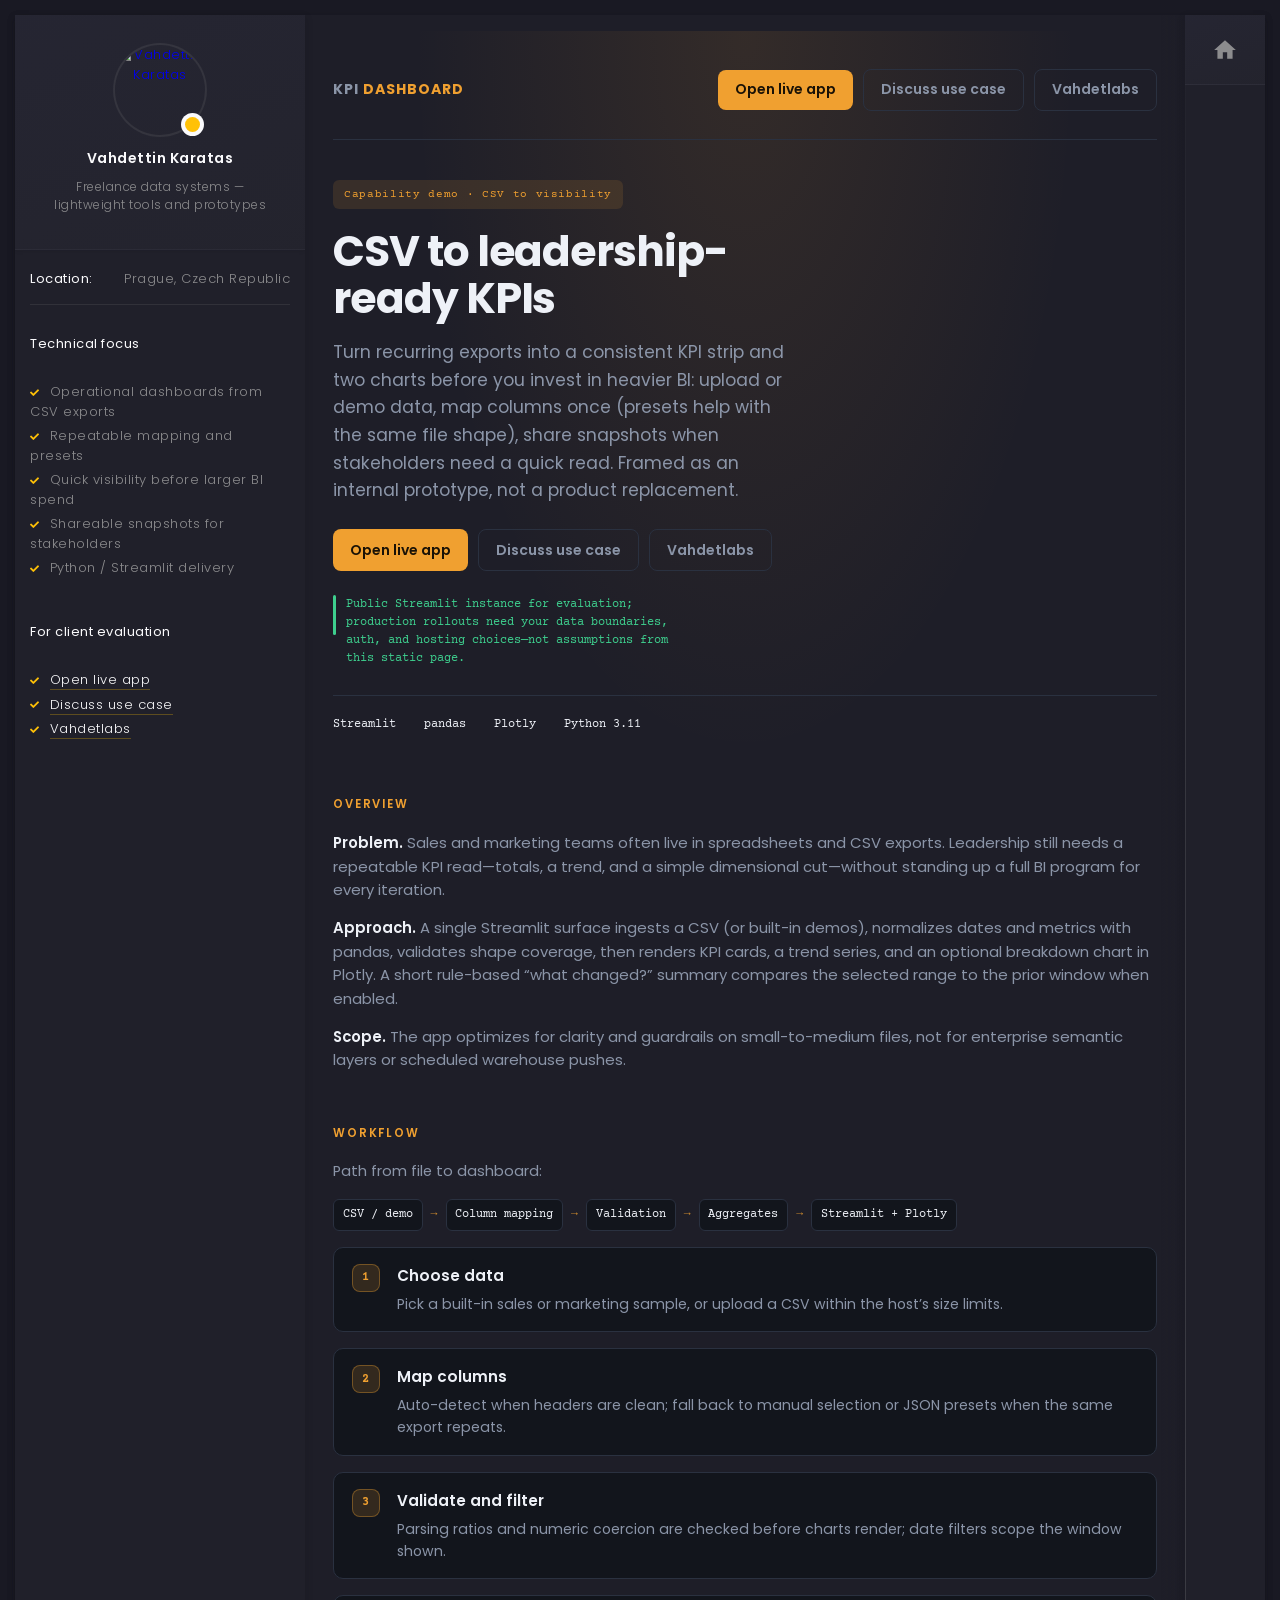
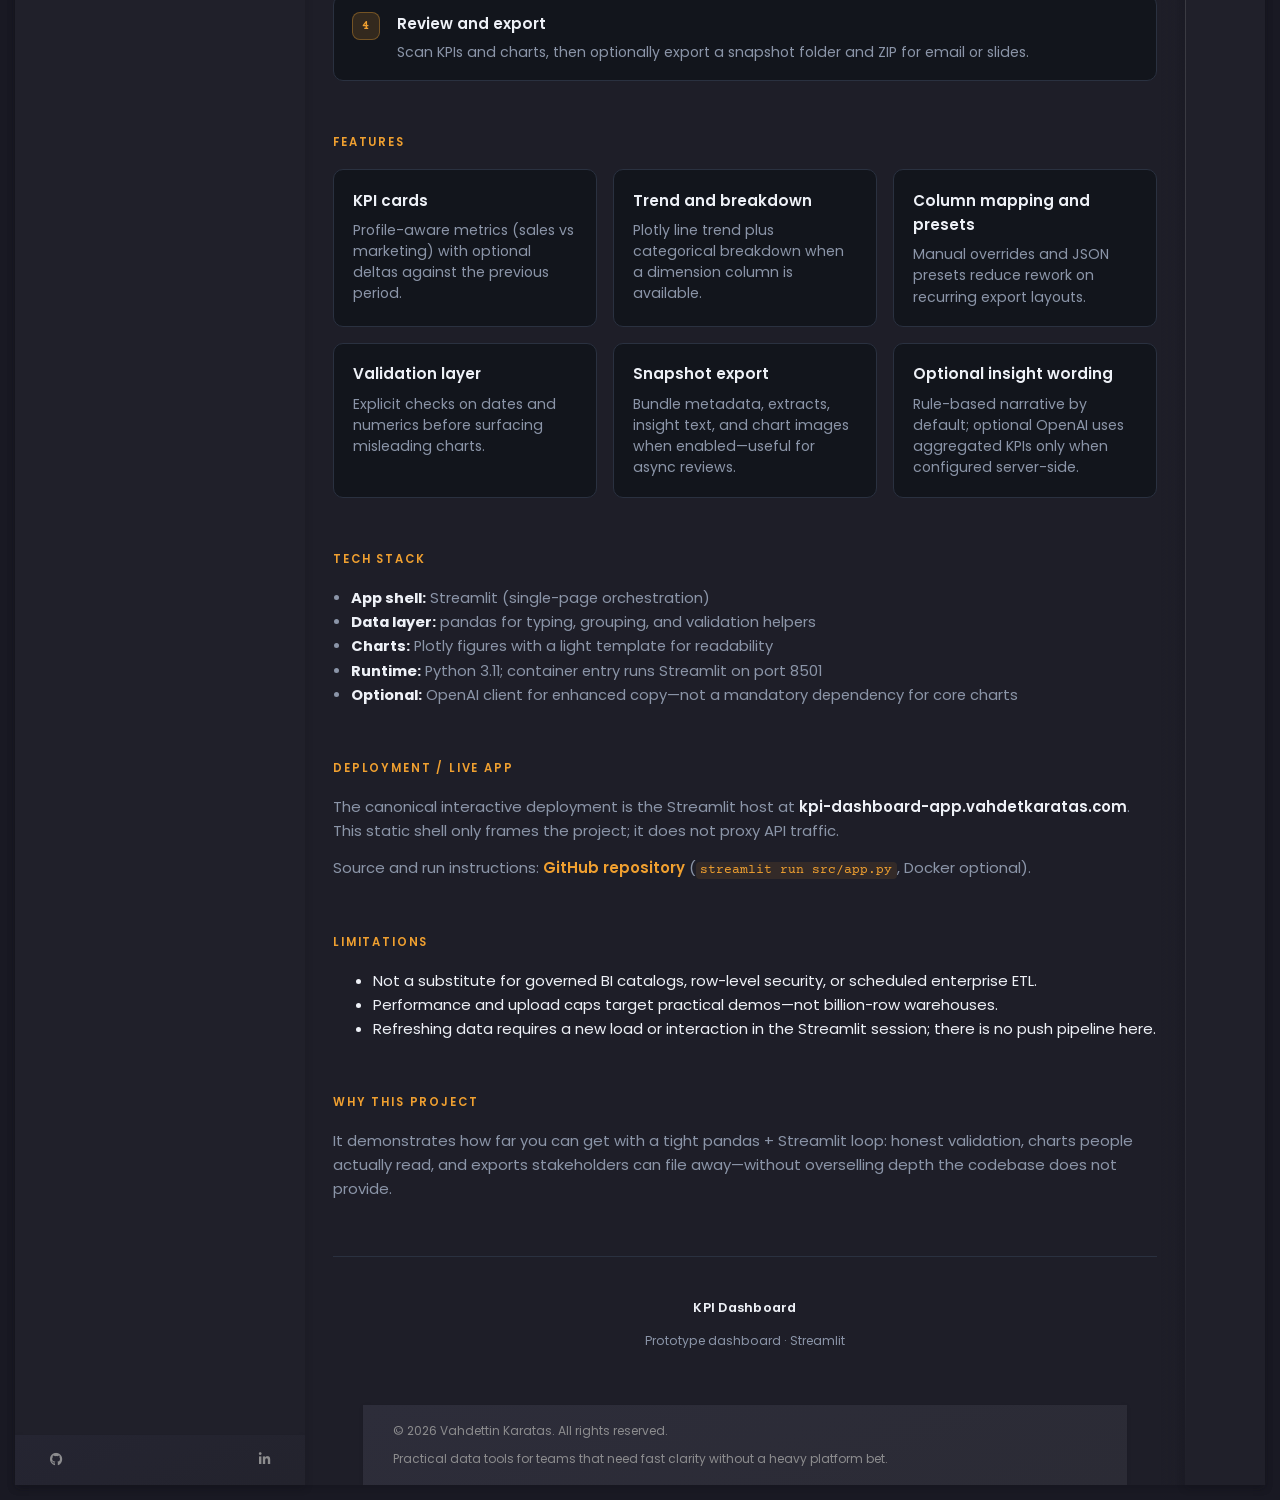
==== layout-shell-commercial/index.html @ 9b792c6f "u1" ====
<!DOCTYPE html>
<html lang="en">
<head>
  <meta charset="UTF-8">
  <meta name="viewport" content="width=device-width, initial-scale=1">
  <meta name="description" content="Streamlit KPI dashboard for CSV exports: pandas transforms, Plotly charts, mapping presets, snapshot ZIP export, optional compare-to-previous-period summaries.">
  <meta name="theme-color" content="#0a0c10">
  <title>KPI Dashboard — lightweight dashboard capability</title>
  <link rel="icon" href="/favicon.svg" type="image/svg+xml">
  <link rel="shortcut icon" href="/favicon.svg" type="image/svg+xml">
  <link rel="preconnect" href="https://fonts.googleapis.com">
  <link rel="preconnect" href="https://fonts.gstatic.com" crossorigin>
  <link href="https://fonts.googleapis.com/css2?family=Courier+Prime:ital,wght@0,400;0,700;1,400&family=Poppins:wght@200;300;400;600;700&display=swap" rel="stylesheet">
  <link rel="stylesheet" href="https://cdnjs.cloudflare.com/ajax/libs/font-awesome/5.15.4/css/all.min.css" crossorigin="anonymous" referrerpolicy="no-referrer">
  <link rel="stylesheet" href="shell.css">
  <link rel="stylesheet" href="demo-content.css">
</head>
<body>
  <div class="shell-outer">
    <div class="shell-card">
      <div class="art-info-bar">
        <div class="art-info-bar-frame">
          <div class="art-info-bar-header">
            <button type="button" class="art-info-bar-btn" aria-label="Toggle info" aria-expanded="false">
              <i class="fas fa-ellipsis-v" aria-hidden="true"></i>
            </button>
          </div>

          <div class="art-header">
            <div class="art-avatar">
              <a href="https://vahdetlabs.com/" class="art-avatar-curtain">
                <img src="https://vahdetkaratas.com/img/face-1.jpg" alt="Vahdettin Karatas" width="90" height="90">
                <i class="fas fa-expand" aria-hidden="true"></i>
              </a>
              <div class="art-lamp-light">
                <div class="art-available-lamp"></div>
              </div>
            </div>
            <h5 class="art-name mb-10"><a href="https://vahdetlabs.com/">Vahdettin Karatas</a></h5>
            <div class="art-sm-text">Freelance data systems — lightweight tools and prototypes</div>
            
          </div>

          <div id="scrollbar2" class="art-scroll-frame">
            <div class="art-table p-15-15">
              <ul>
                <li><h6>Location:</h6><span>Prague, Czech Republic</span></li>
              </ul>
            </div>

            <div class="art-ls-divider"></div>

            <div class="art-knowledge-block p-30-15">
              <h6 class="mb-15">Technical focus</h6>
              <ul class="art-knowledge-list p-15-0">
                <li>Operational dashboards from CSV exports</li>
<li>Repeatable mapping and presets</li>
<li>Quick visibility before larger BI spend</li>
<li>Shareable snapshots for stakeholders</li>
<li>Python / Streamlit delivery</li>
              </ul>
            </div>

            <div class="art-knowledge-block p-30-15">
              <h6 class="mb-15">For client evaluation</h6>
              <ul class="art-knowledge-list p-15-0">
                <li><a href="https://kpi-dashboard-app.vahdetkaratas.com/" target="_blank" rel="noopener noreferrer">Open live app</a></li>
<li><a href="https://vahdetlabs.com/contact" target="_blank" rel="noopener noreferrer">Discuss use case</a></li>
<li><a href="https://vahdetlabs.com/" target="_blank" rel="noopener noreferrer">Vahdetlabs</a></li>
              </ul>
            </div>

            
          </div>

          <div class="art-ls-social">
            <a href="https://github.com/vahdetkaratas" target="_blank" rel="noopener noreferrer" title="GitHub" aria-label="GitHub"><i class="fab fa-github" aria-hidden="true"></i></a>
<a href="https://linkedin.com/in/vahdetkaratas" target="_blank" rel="noopener noreferrer" title="LinkedIn" aria-label="LinkedIn"><i class="fab fa-linkedin-in" aria-hidden="true"></i></a>
          </div>
        </div>
      </div>

      <div class="shell-main-wrap" id="shellMainWrap">
        <div class="shell-mobile-curtain" id="shellMobileCurtain" aria-hidden="true"></div>
        <div class="shell-main">
          <main class="shell-scroll" id="shellScroll">
            <div class="shell-content" id="projectContent">
              <div class="batch-page kpi-shell">
                <a class="skip" href="#main">Skip to content</a>

                <div class="wrap">
                  <header>
                    <div class="logo" id="top">KPI <span>Dashboard</span></div>
                    <div class="nav-actions">
                      <a class="btn btn-primary" href="https://kpi-dashboard-app.vahdetkaratas.com/" target="_blank" rel="noopener noreferrer">Open live app</a>
<a class="btn btn-ghost" href="https://vahdetlabs.com/contact" target="_blank" rel="noopener noreferrer">Discuss use case</a>
<a class="btn btn-ghost" href="https://vahdetlabs.com/" target="_blank" rel="noopener noreferrer">Vahdetlabs</a>
                    </div>
                  </header>

                  <div id="main">
                    <section class="hero">
                      <span class="hero-badge">Capability demo · CSV to visibility</span>
                      <h1>CSV to leadership-ready KPIs</h1>
                      <p class="hero-lead">Turn recurring exports into a consistent KPI strip and two charts before you invest in heavier BI: upload or demo data, map columns once (presets help with the same file shape), share snapshots when stakeholders need a quick read. Framed as an internal prototype, not a product replacement.</p>
                      <div class="hero-cta">
                        <a class="btn btn-primary" href="https://kpi-dashboard-app.vahdetkaratas.com/" target="_blank" rel="noopener noreferrer">Open live app</a>
<a class="btn btn-ghost" href="https://vahdetlabs.com/contact" target="_blank" rel="noopener noreferrer">Discuss use case</a>
<a class="btn btn-ghost" href="https://vahdetlabs.com/" target="_blank" rel="noopener noreferrer">Vahdetlabs</a>
                      </div>
                      <p class="hero-note">Public Streamlit instance for evaluation; production rollouts need your data boundaries, auth, and hosting choices—not assumptions from this static page.</p>
                      <div class="metrics" aria-label="Project facts">
                        <div><span>Streamlit</span></div>
<div><span>pandas</span></div>
<div><span>Plotly</span></div>
<div><span>Python 3.11</span></div>
                      </div>
                    </section>

                    

                    <section class="proj-section" aria-labelledby="overview-heading">
  <h2 id="overview-heading">Overview</h2>
  <div class="proj-prose">
    <p><strong>Problem.</strong> Sales and marketing teams often live in spreadsheets and CSV exports. Leadership still needs a repeatable KPI read—totals, a trend, and a simple dimensional cut—without standing up a full BI program for every iteration.</p>
    <p><strong>Approach.</strong> A single Streamlit surface ingests a CSV (or built-in demos), normalizes dates and metrics with pandas, validates shape coverage, then renders KPI cards, a trend series, and an optional breakdown chart in Plotly. A short rule-based “what changed?” summary compares the selected range to the prior window when enabled.</p>
    <p><strong>Scope.</strong> The app optimizes for clarity and guardrails on small-to-medium files, not for enterprise semantic layers or scheduled warehouse pushes.</p>
  </div>
</section>

<section class="proj-section" aria-labelledby="flow-heading">
  <h2 id="flow-heading">Workflow</h2>
  <p class="proj-section-intro">Path from file to dashboard:</p>
  <div class="proj-arch-visual" aria-label="High-level workflow">
    <span class="proj-arch-node">CSV / demo</span>
    <span class="proj-arch-arrow" aria-hidden="true">→</span>
    <span class="proj-arch-node">Column mapping</span>
    <span class="proj-arch-arrow" aria-hidden="true">→</span>
    <span class="proj-arch-node">Validation</span>
    <span class="proj-arch-arrow" aria-hidden="true">→</span>
    <span class="proj-arch-node">Aggregates</span>
    <span class="proj-arch-arrow" aria-hidden="true">→</span>
    <span class="proj-arch-node">Streamlit + Plotly</span>
  </div>
  <ol class="proj-steps">
    <li class="proj-step">
      <span class="proj-step-num">1</span>
      <div class="proj-step-body">
        <h3 class="proj-step-title">Choose data</h3>
        <p>Pick a built-in sales or marketing sample, or upload a CSV within the host’s size limits.</p>
      </div>
    </li>
    <li class="proj-step">
      <span class="proj-step-num">2</span>
      <div class="proj-step-body">
        <h3 class="proj-step-title">Map columns</h3>
        <p>Auto-detect when headers are clean; fall back to manual selection or JSON presets when the same export repeats.</p>
      </div>
    </li>
    <li class="proj-step">
      <span class="proj-step-num">3</span>
      <div class="proj-step-body">
        <h3 class="proj-step-title">Validate and filter</h3>
        <p>Parsing ratios and numeric coercion are checked before charts render; date filters scope the window shown.</p>
      </div>
    </li>
    <li class="proj-step">
      <span class="proj-step-num">4</span>
      <div class="proj-step-body">
        <h3 class="proj-step-title">Review and export</h3>
        <p>Scan KPIs and charts, then optionally export a snapshot folder and ZIP for email or slides.</p>
      </div>
    </li>
  </ol>
</section>

<section class="proj-section" aria-labelledby="features-heading">
  <h2 id="features-heading">Features</h2>
  <div class="proj-card-grid">
    <div class="proj-card">
      <h3 class="proj-card-title">KPI cards</h3>
      <p>Profile-aware metrics (sales vs marketing) with optional deltas against the previous period.</p>
    </div>
    <div class="proj-card">
      <h3 class="proj-card-title">Trend and breakdown</h3>
      <p>Plotly line trend plus categorical breakdown when a dimension column is available.</p>
    </div>
    <div class="proj-card">
      <h3 class="proj-card-title">Column mapping and presets</h3>
      <p>Manual overrides and JSON presets reduce rework on recurring export layouts.</p>
    </div>
    <div class="proj-card">
      <h3 class="proj-card-title">Validation layer</h3>
      <p>Explicit checks on dates and numerics before surfacing misleading charts.</p>
    </div>
    <div class="proj-card">
      <h3 class="proj-card-title">Snapshot export</h3>
      <p>Bundle metadata, extracts, insight text, and chart images when enabled—useful for async reviews.</p>
    </div>
    <div class="proj-card">
      <h3 class="proj-card-title">Optional insight wording</h3>
      <p>Rule-based narrative by default; optional OpenAI uses aggregated KPIs only when configured server-side.</p>
    </div>
  </div>
</section>

<section class="proj-section" aria-labelledby="stack-heading">
  <h2 id="stack-heading">Tech stack</h2>
  <ul class="proj-tech-list">
    <li><strong>App shell:</strong> Streamlit (single-page orchestration)</li>
    <li><strong>Data layer:</strong> pandas for typing, grouping, and validation helpers</li>
    <li><strong>Charts:</strong> Plotly figures with a light template for readability</li>
    <li><strong>Runtime:</strong> Python 3.11; container entry runs Streamlit on port 8501</li>
    <li><strong>Optional:</strong> OpenAI client for enhanced copy—not a mandatory dependency for core charts</li>
  </ul>
</section>

<section class="proj-section" aria-labelledby="deploy-heading">
  <h2 id="deploy-heading">Deployment / live app</h2>
  <div class="proj-prose">
    <p>The canonical interactive deployment is the Streamlit host at <a href="https://kpi-dashboard-app.vahdetkaratas.com/" target="_blank" rel="noopener noreferrer"><strong>kpi-dashboard-app.vahdetkaratas.com</strong></a>. This static shell only frames the project; it does not proxy API traffic.</p>
    <p>Source and run instructions: <a href="https://github.com/vahdetkaratas/streamlit-kpi-dashboard" target="_blank" rel="noopener noreferrer">GitHub repository</a> (<code>streamlit run src/app.py</code>, Docker optional).</p>
  </div>
</section>

<section class="proj-section" aria-labelledby="limitations-body-heading">
  <h2 id="limitations-body-heading">Limitations</h2>
  <div class="proj-prose">
    <ul>
      <li>Not a substitute for governed BI catalogs, row-level security, or scheduled enterprise ETL.</li>
      <li>Performance and upload caps target practical demos—not billion-row warehouses.</li>
      <li>Refreshing data requires a new load or interaction in the Streamlit session; there is no push pipeline here.</li>
    </ul>
  </div>
</section>

<section class="proj-section" aria-labelledby="value-heading">
  <h2 id="value-heading">Why this project</h2>
  <div class="proj-prose">
    <p>It demonstrates how far you can get with a tight pandas + Streamlit loop: honest validation, charts people actually read, and exports stakeholders can file away—without overselling depth the codebase does not provide.</p>
  </div>
</section>

                  </div>

                  <footer class="batch-project-footer">
                    <p class="name">KPI Dashboard</p>
                    <p style="margin:0.35rem 0 0;font-size:0.76rem;">Prototype dashboard · Streamlit</p>
                  </footer>
                </div>
              </div>
            </div>

            <div class="container-fluid p-30-0">
              <footer class="footer">
                <div class="art-copy">© <span id="shellYear"></span> Vahdettin Karatas. All rights reserved.</div>
                <div class="footer-developer">Practical data tools for teams that need fast clarity without a heavy platform bet.</div>
              </footer>
            </div>
          </main>
        </div>

        <aside class="shell-rail" aria-label="Home">
          <div class="shell-rail-header">
            <a class="shell-rail-home" href="https://vahdetlabs.com/" id="shellHomeLink" title="Portfolio home" aria-label="Portfolio home">
              <svg viewBox="0 0 24 24" aria-hidden="true" class="shell-rail-home-icon">
                <path fill="currentColor" d="M10 20v-6h4v6h5v-8h3L12 3 2 12h3v8h5z"/>
              </svg>
            </a>
          </div>
          <div class="shell-rail-spacer" aria-hidden="true"></div>
        </aside>
      </div>
    </div>
  </div>

  <script src="shell.js"></script>
</body>
</html>
---- layout-shell-commercial/shell.css ----
/**
 * layout-shell — info bar transcribed from:
 *   _config.scss (tokens), _info-bar.scss, _common.scss (art-table, utilities),
 *   _markup.scss (.art-info-bar / .art-scroll-frame), _enhancements.scss (info bar tweaks)
 */
:root {
  --main-color: #ffc107;
  --text-neon: 0 0 3px rgba(250, 250, 252, 0.4);
  --info-bar-1: rgb(32, 32, 42);
  --info-bar-2-a: rgb(37, 37, 50);
  --info-bar-2-b: rgb(35, 35, 45);
  --content-bg: rgb(30, 30, 40);
  --deep: rgb(25, 25, 35);
  --card-a: rgb(45, 45, 58);
  --card-b: rgb(43, 43, 53);
  --card-s-light: linear-gradient(159deg, rgba(45, 45, 58, 0.88) 0%, rgba(43, 43, 53, 0.88) 100%);
  --text-1: rgb(250, 250, 252);
  --text-2: rgb(140, 140, 142);
  --text-3: rgb(100, 100, 102);
  --border-soft: rgba(255, 255, 255, 0.08);
  --shadow-1: 0 3px 8px 0 rgba(15, 15, 20, 0.2);
  --shadow-2: 0 1px 4px 0 rgba(15, 15, 20, 0.1);
  --tr-sm: 0.2s ease-out;
  --tr-md: 0.4s ease-in-out;
  --rail-width: 80px;
}

* {
  box-sizing: border-box;
}

html,
body {
  margin: 0;
  min-height: 100%;
}

/* Shell outer = .art-app padding */
.shell-outer {
  padding: 15px;
  min-height: 100vh;
  overflow-x: hidden;
  font-family: "Poppins", var(--font-primary, sans-serif);
  background: var(--deep);
  color: var(--text-2);
  font-size: 13px;
  font-weight: 300;
  letter-spacing: 0.5px;
  -webkit-font-smoothing: subpixel-antialiased;
}

.shell-outer * {
  scrollbar-width: none;
}
.shell-outer *::-webkit-scrollbar {
  display: none;
}

.shell-card {
  max-width: 1440px;
  margin: 0 auto;
  background: var(--content-bg);
  box-shadow: var(--shadow-1);
  min-height: calc(100vh - 30px);
  display: flex;
  flex-wrap: nowrap;
  align-items: stretch;
  position: relative;
}

/* ========== INFO BAR (_info-bar.scss + _markup.scss) ========== */
/* No horizontal padding here — only .art-info-bar-frame has 0 15px (_markup).
   Adding both caused “box in box” (30px total inset vs original single gutter). */
/* Typography matches _common.scss body + info-bar text rhythm */
.art-info-bar {
  background: var(--info-bar-1);
  width: 290px;
  min-width: 290px;
  max-width: 290px;
  height: calc(100vh - 30px);
  position: relative;
  z-index: 999;
  box-shadow: var(--shadow-1);
  transition: 0.55s ease-in-out;
  box-sizing: border-box;
  overflow-x: hidden;
  font-size: 13px;
  font-weight: 300;
  letter-spacing: 0.5px;
  line-height: 1.5;
  -webkit-font-smoothing: subpixel-antialiased;
}

.art-info-bar .art-info-bar-frame {
  padding: 0 15px;
  position: relative;
  height: 100%;
  box-sizing: border-box;
}

/* Mobile header — hidden on desktop (_markup.scss) */
.art-info-bar .art-info-bar-header {
  width: 100%;
  height: 70px;
  justify-content: flex-start;
  align-items: center;
  position: absolute;
  left: 0;
  top: 0;
  z-index: 999999999999;
  display: none;
  box-sizing: border-box;
}

.art-info-bar .art-info-bar-btn {
  margin-left: auto;
  pointer-events: all;
  font-size: 14px;
  padding: 30px;
  background: none;
  border: none;
  font: inherit;
  cursor: pointer;
  color: var(--text-2);
}

.art-info-bar .art-info-bar-btn:hover {
  color: var(--text-1);
}

/* Fits inside .art-info-bar-frame (single 15px gutter — no root bar padding) */
.art-info-bar .art-header {
  position: absolute;
  left: 0;
  top: 0;
  z-index: 99999;
  width: 100%;
  box-sizing: border-box;
  padding: 30px;
  height: 235px;
  background: linear-gradient(159deg, rgba(37, 37, 50, 0.98) 0%, rgba(35, 35, 45, 0.98) 100%);
  text-align: center;
  box-shadow: var(--shadow-2);
  border-bottom: 1px solid rgba(140, 140, 142, 0.06);
}

.art-info-bar .art-avatar {
  width: 90px;
  height: 90px;
  margin: 0 auto 15px;
  border-radius: 50%;
  position: relative;
}

.art-info-bar .art-avatar .art-avatar-curtain {
  position: relative;
  width: 100%;
  height: 100%;
  border-radius: 50%;
  display: flex;
  justify-content: center;
  outline: inherit;
  transition: var(--tr-sm), box-shadow 0.2s ease;
  z-index: 0;
  overflow: hidden;
  box-shadow: 0 0 0 2px rgba(140, 140, 142, 0.15);
}

.art-info-bar .art-avatar .art-avatar-curtain:hover {
  opacity: 1;
  outline: inherit;
  box-shadow: 0 0 0 2px rgba(140, 140, 142, 0.25);
}

.art-info-bar .art-avatar .art-avatar-curtain i {
  background: linear-gradient(159deg, rgba(45, 45, 58, 0.88) 0%, rgba(43, 43, 53, 0.88) 100%);
  width: 30px;
  height: 30px;
  text-align: center;
  align-self: center;
  font-weight: 700;
  font-size: 12px;
  line-height: 30px;
  color: var(--text-1);
  border-radius: 50%;
  opacity: 0;
  z-index: 1;
  transition: var(--tr-md);
}

.art-info-bar .art-avatar .art-avatar-curtain img {
  position: absolute;
  width: 100%;
  height: 100%;
  object-fit: cover;
  border-radius: 50%;
  z-index: 0;
  left: 0;
  top: 0;
}

.art-info-bar .art-avatar .art-avatar-curtain:hover i {
  opacity: 0.7;
}

.art-info-bar .art-avatar .art-avatar-curtain:hover i:hover {
  opacity: 1;
  transform: scale(1.07);
}

/* Availability lamp */
.art-info-bar .art-avatar .art-lamp-light {
  z-index: 2;
}

.art-info-bar .art-avatar .art-lamp-light::before {
  content: "";
  position: absolute;
  bottom: -1px;
  right: 1px;
  background: var(--text-1);
  height: 23px;
  width: 23px;
  border-radius: 50%;
  animation: shell-puls 1s infinite;
}

@keyframes shell-puls {
  0% {
    transform: scale(0.6);
    opacity: 1;
  }
  100% {
    transform: scale(1);
    opacity: 0;
  }
}

.art-info-bar .art-avatar .art-available-lamp {
  position: absolute;
  bottom: 3px;
  right: 5px;
  height: 15px;
  width: 15px;
  background: var(--main-color);
  border-radius: 50%;
  z-index: 0;
  transition: var(--tr-md);
  overflow: visible;
}

/* Tooltip: SCSS uses position:relative on ::after — that keeps a layout box under the text area.
   Absolute + visibility fixes the phantom “extra box” while hover still matches the site. */
.art-info-bar .art-avatar .art-available-lamp::after {
  position: absolute;
  left: 28px;
  top: -10px;
  content: "I am available for freelance hire";
  width: 115px;
  display: block;
  padding: 5px 10px;
  font-size: 12px;
  font-weight: 200;
  font-family: "Poppins", sans-serif;
  color: var(--text-2);
  box-shadow: var(--shadow-2);
  background: var(--deep);
  opacity: 0;
  visibility: hidden;
  pointer-events: none;
  transform: translateX(20px);
  transition: var(--tr-md);
  text-align: left;
  white-space: normal;
  margin: 0;
}

.art-info-bar .art-avatar .art-available-lamp::before {
  content: "";
  position: absolute;
  height: 5px;
  width: 5px;
  right: -15px;
  top: 5px;
  opacity: 0;
  background: var(--deep);
  pointer-events: none;
  transform: translateX(20px) rotate(45deg);
  transition: var(--tr-md);
  z-index: 99;
}

.art-info-bar .art-avatar .art-available-lamp:hover::after {
  opacity: 1;
  visibility: visible;
  transform: translateX(0);
}

.art-info-bar .art-avatar .art-available-lamp:hover::before {
  opacity: 1;
  transform: translateX(0) rotate(45deg);
}

/* h5.art-name.mb-10 — .margin:0 was beating .mb-10 (higher specificity); keep 10px below name */
.art-info-bar .art-name {
  color: var(--text-1);
  transition: var(--tr-md);
  font-size: 14px;
  font-weight: 600;
  line-height: 1.25;
  margin: 0 0 10px 0;
  padding: 0;
}

.art-info-bar .art-name a {
  color: var(--text-1);
  text-decoration: none;
  transition: var(--tr-md);
}

.art-info-bar .art-name:hover a {
  color: var(--main-color);
}

.art-info-bar .art-header .art-sm-text {
  font-size: 12px;
  line-height: 1.5;
  margin: 0;
  padding: 0;
}

/* Scroll / list areas still use global .art-sm-text size if needed */
.art-sm-text {
  font-size: 12px;
}

.art-muted {
  color: var(--text-3);
}

/* .mb-10 under last header line (availability) */
.art-info-bar .art-header .art-sm-text.art-muted.mb-10 {
  margin-bottom: 10px;
}

.p-15-15 {
  padding-top: 15px;
  padding-bottom: 15px;
}

.p-30-15 {
  padding-top: 30px;
  padding-bottom: 15px;
}

.p-15-0 {
  padding-top: 15px;
  padding-bottom: 0;
}

.mb-10 {
  margin-bottom: 10px;
}

.mb-15 {
  margin-bottom: 15px;
}

/* Scroll area: _markup.scss .art-info-bar-frame .art-scroll-frame .scroll-content → 240px 0 50px */
.art-info-bar #scrollbar2.art-scroll-frame {
  width: 100%;
  max-width: 100%;
  height: calc(100vh - 30px);
  overflow-x: hidden;
  overflow-y: auto;
  -webkit-overflow-scrolling: touch;
  box-sizing: border-box;
  padding: 240px 0 50px;
}

/* _common.scss .art-table */
.art-info-bar .art-table {
  color: var(--text-2);
}

.art-info-bar .art-table ul {
  padding: 0;
  margin: 0;
}

.art-info-bar .art-table ul li {
  list-style-type: none;
  display: flex;
  justify-content: space-between;
  margin-bottom: 5px;
}

.art-info-bar .art-table ul li:last-child {
  margin-bottom: 0;
}

.art-info-bar .art-table ul li h6 {
  padding-right: 20px;
  margin: 0;
  font-size: 13px;
  font-weight: 400;
  color: var(--text-1);
  line-height: 1.45;
}

.art-info-bar .art-table ul li > span:nth-child(2) {
  text-align: right;
  font-size: 13px;
  line-height: 1.45;
}

/* _common .art-ls-divider + _enhancements */
.art-ls-divider {
  background: var(--text-3);
  width: 100%;
  height: 1px;
  opacity: 0.25;
}

/* .mb-15 must win — do not use margin:0 shorthand on h6 (was overriding .mb-15) */
.art-info-bar .art-knowledge-block > h6 {
  margin: 0 0 15px 0;
  padding: 0;
  font-size: 13px;
  font-weight: 400;
  color: var(--text-1);
  line-height: 1.35;
}

/* _info-bar.scss .art-knowledge-list */
.art-info-bar .art-knowledge-list {
  padding-left: 0;
  margin: 0;
  list-style: none;
}

.art-info-bar .art-knowledge-list li {
  list-style-type: none;
  margin-bottom: 5px;
  padding: 0;
  color: var(--text-2);
  font-size: 13px;
  line-height: 1.5;
}

.art-info-bar .art-knowledge-list li:last-child {
  margin-bottom: 0;
}

.art-info-bar .art-knowledge-list li::before {
  font-family: "Font Awesome 5 Free";
  font-weight: 900;
  content: "\f00c";
  margin-right: 10px;
  font-size: 9px;
  color: var(--main-color);
  display: inline-block;
  vertical-align: 0.1em;
}

/* _info-bar .art-ls-social */
.art-info-bar .art-ls-social {
  display: flex;
  align-items: center;
  justify-content: space-between;
  padding: 0 35px;
  height: 50px;
  background: linear-gradient(159deg, rgba(37, 37, 50, 0.98) 0%, rgba(35, 35, 45, 0.98) 100%);
  position: absolute;
  bottom: 0;
  box-shadow: var(--shadow-2);
  left: 0;
  width: 100%;
  box-sizing: border-box;
  z-index: 999;
}

/* _info-bar social links: no font-size in SCSS — inherit body 13px */
.art-info-bar .art-ls-social a {
  color: var(--text-2);
  transition: var(--tr-sm);
  font-size: 13px;
  line-height: 1;
}

.art-info-bar .art-ls-social a:hover {
  text-shadow: var(--text-neon);
  color: var(--text-1);
  transform: scale(1.1);
  opacity: 1;
}

/* ========== Main column + rail (unchanged shell) ========== */
.shell-main-wrap {
  flex: 1;
  min-width: 0;
  display: flex;
  flex-wrap: nowrap;
  align-items: stretch;
  position: relative;
  min-height: calc(100vh - 30px);
}

/* Desktop: no curtain node */
.shell-mobile-curtain {
  display: none;
}

@media (min-width: 921px) {
  .shell-main-wrap::after {
    content: "";
    position: absolute;
    right: var(--rail-width);
    top: 0;
    bottom: 0;
    width: 24px;
    background: linear-gradient(90deg, transparent 0%, rgba(25, 25, 35, 0.12) 100%);
    pointer-events: none;
    z-index: 5;
  }

  /*
   * Long main content: stretch sidebar + rail with the main column; window scrolls.
   */
  .shell-card {
    align-items: stretch;
  }

  .art-info-bar {
    height: auto;
    align-self: stretch;
    min-height: calc(100vh - 30px);
  }

  .art-info-bar .art-info-bar-frame {
    display: flex;
    flex-direction: column;
    min-height: 100%;
    height: 100%;
  }

  .art-info-bar #scrollbar2.art-scroll-frame {
    height: auto;
    flex: 1 1 auto;
    min-height: 10rem;
    max-height: none;
  }

  .shell-main-wrap {
    align-items: stretch;
    min-height: calc(100vh - 30px);
  }

  .shell-main {
    flex: 1 1 auto;
    min-width: 0;
    min-height: 0;
    display: flex;
    flex-direction: column;
  }

  main.shell-scroll {
    flex: 0 0 auto;
    min-height: 0;
    overflow-x: hidden;
    overflow-y: visible;
  }

  .shell-rail {
    align-self: stretch;
    min-height: calc(100vh - 30px);
  }
}

.shell-main {
  flex: 1;
  min-width: 0;
  display: flex;
  flex-direction: column;
  background: var(--content-bg);
}

.shell-scroll {
  flex: 1;
  min-height: 0;
  overflow-y: auto;
  padding: 2rem 1.75rem 0;
  -webkit-overflow-scrolling: touch;
  color: var(--text-1);
  font-size: 15px;
  font-weight: 400;
  letter-spacing: normal;
}

.shell-content {
  max-width: 900px;
  margin: 0 auto;
  min-height: 35vh;
}

.shell-placeholder {
  margin: 0;
  padding: 2rem 1.25rem;
  border: 1px dashed var(--border-soft);
  border-radius: 4px;
  color: var(--text-3);
  font-size: 0.88rem;
  text-align: center;
  background: rgba(25, 25, 35, 0.25);
}

.container-fluid {
  overflow-x: hidden;
  padding: 0 30px;
  position: relative;
  max-width: 100%;
  box-sizing: border-box;
}

.p-30-0 {
  padding-top: 30px;
  padding-bottom: 0;
}

.footer {
  width: 100%;
  padding: 17px 30px 7px;
  display: flex;
  flex-wrap: wrap;
  justify-content: space-between;
  align-items: center;
  background: linear-gradient(159deg, var(--card-a) 0%, var(--card-b) 100%);
  box-shadow: var(--shadow-2);
  font-size: 12px;
  color: var(--text-2);
  transition: 0.55s ease-in-out;
  z-index: 9;
}

.footer > div {
  margin-bottom: 10px;
}

.footer a {
  color: inherit;
  text-decoration: none;
  transition: var(--tr-sm);
}

.footer a:hover {
  color: var(--text-1);
}

.art-copy {
  color: var(--text-2);
}

.footer-developer {
  color: var(--text-2);
  text-align: right;
}

.shell-rail {
  width: var(--rail-width);
  min-width: var(--rail-width);
  flex-shrink: 0;
  background: var(--info-bar-1);
  display: flex;
  flex-direction: column;
  box-shadow: var(--shadow-1);
  position: relative;
  z-index: 6;
}

.shell-rail::before {
  content: "";
  position: absolute;
  left: 0;
  top: 0;
  bottom: 0;
  width: 1px;
  background: linear-gradient(
    180deg,
    transparent 0%,
    rgba(140, 140, 142, 0.2) 20%,
    rgba(140, 140, 142, 0.25) 50%,
    rgba(140, 140, 142, 0.2) 80%,
    transparent 100%
  );
  pointer-events: none;
}

.shell-rail-header {
  width: 100%;
  height: 70px;
  min-height: 70px;
  display: flex;
  align-items: center;
  justify-content: center;
  background: linear-gradient(159deg, rgba(37, 37, 50, 0.98) 0%, rgba(35, 35, 45, 0.98) 100%);
  border-bottom: 1px solid rgba(140, 140, 142, 0.08);
}

.shell-rail-home {
  display: flex;
  align-items: center;
  justify-content: center;
  width: 100%;
  height: 100%;
  color: var(--text-2);
  text-decoration: none;
  transition: color 0.2s, background 0.2s;
}

.shell-rail-home:hover {
  color: var(--main-color);
  background: rgba(255, 255, 255, 0.04);
}

.shell-rail-home-icon {
  width: 26px;
  height: 26px;
  display: block;
}

.shell-rail-spacer {
  flex: 1;
  min-height: 8px;
}

/* ========== Mobile (_markup max-width 920px) ========== */
@media (max-width: 920px) {
  .container-fluid {
    padding-left: 15px;
    padding-right: 15px;
  }

  .art-info-bar .art-info-bar-header {
    display: flex;
    flex-direction: row;
    align-items: center;
    justify-content: flex-start;
  }

  .shell-card {
    flex-direction: column;
    position: relative;
  }

  .shell-mobile-curtain.is-open {
    display: block;
    position: fixed;
    inset: 0;
    z-index: 998;
    background: rgba(30, 30, 40, 0.88);
    cursor: pointer;
    border: none;
    padding: 0;
    margin: 0;
  }

  .art-info-bar {
    position: absolute;
    left: -290px;
    width: 290px;
    height: 100vh;
    transition: transform 0.2s ease-out;
    z-index: 997;
  }

  .art-info-bar.art-active {
    transform: translateX(290px);
    z-index: 1000;
  }

  .art-info-bar .art-info-bar-btn {
    transform: translateX(70px);
    transition: var(--tr-md);
  }

  .art-info-bar.art-active .art-info-bar-btn {
    transform: translateX(0);
  }

  #scrollbar2.art-scroll-frame {
    height: 100vh;
  }

  .shell-main-wrap {
    flex-direction: column;
    min-height: 0;
    width: 100%;
    max-width: 100vw;
  }

  .shell-main-wrap::after {
    display: none !important;
  }

  .shell-scroll {
    min-height: 50vh;
  }

  .shell-rail {
    width: 100%;
    min-width: 100%;
    flex-direction: row;
    order: -1;
    min-height: 56px;
  }

  .shell-rail-header {
    width: 100%;
    height: 56px;
    min-height: 56px;
    border-bottom: 1px solid var(--border-soft);
  }

  .shell-rail-spacer {
    display: none;
  }
}

@media (max-width: 600px) {
  .footer {
    flex-direction: column;
    align-items: flex-start;
  }
  .footer-developer {
    text-align: left;
  }
}
---- layout-shell-commercial/demo-content.css ----
/* Shell main column content — scoped inside .batch-page (layout: shell.css) */
.batch-page {
  --bg: #0a0c10;
  --bg-elevated: #12151c;
  --border: #2a3140;
  --text: #eef1f7;
  --muted: #8b95a8;
  --accent: #f0a030;
  --accent-hover: #ffb84d;
  --accent-glow: rgba(240, 160, 48, 0.12);
  --ok: #3ecf8e;
  --content-bg: rgb(30, 30, 40);
  --font-sans: "Poppins", system-ui, -apple-system, sans-serif;
  --font-mono: "Courier Prime", "Courier New", Courier, monospace;
  --radius: 10px;
  --step: 0.05s;
  position: relative;
  box-sizing: border-box;
  font-family: var(--font-sans);
  color: var(--text);
  line-height: 1.6;
  padding-bottom: 0.5rem;
}

@media (prefers-reduced-motion: reduce) {
  .batch-page * {
    animation-duration: 0.01ms !important;
    animation-iteration-count: 1 !important;
    transition-duration: 0.01ms !important;
  }
}

.batch-page *,
.batch-page *::before,
.batch-page *::after {
  box-sizing: border-box;
}

.batch-page a:focus-visible,
.batch-page .btn:focus-visible {
  outline: 2px solid var(--accent);
  outline-offset: 3px;
}

.batch-page .skip {
  position: absolute;
  left: -9999px;
  top: 0.5rem;
  padding: 0.5rem 1rem;
  background: var(--accent);
  color: var(--bg);
  font-weight: 600;
  z-index: 100;
  border-radius: 4px;
}
.batch-page .skip:focus {
  left: 0.5rem;
}

.batch-page header {
  display: flex;
  flex-wrap: wrap;
  align-items: center;
  justify-content: space-between;
  gap: 1rem;
  padding: 1.35rem 0 1.75rem;
  border-bottom: 1px solid var(--border);
}
.batch-page .logo {
  font-weight: 700;
  font-size: 0.88rem;
  letter-spacing: 0.07em;
  text-transform: uppercase;
  color: var(--muted);
}
.batch-page .logo span {
  color: var(--accent);
}

.batch-page .nav-actions {
  display: flex;
  flex-wrap: wrap;
  align-items: center;
  gap: 0.65rem;
}
.batch-page .btn {
  display: inline-flex;
  align-items: center;
  justify-content: center;
  gap: 0.45rem;
  padding: 0.55rem 1.05rem;
  font-family: var(--font-sans);
  font-weight: 600;
  font-size: 0.875rem;
  text-decoration: none;
  border-radius: 8px;
  border: none;
  cursor: pointer;
  transition: transform 0.18s ease, box-shadow 0.18s ease, background 0.18s ease, color 0.18s ease;
}
.batch-page .btn-primary {
  background: var(--accent);
  color: #1a1206;
}
.batch-page .btn-primary:hover {
  background: var(--accent-hover);
  transform: translateY(-2px);
  box-shadow: 0 10px 28px rgba(240, 160, 48, 0.22);
}
.batch-page .btn-ghost {
  background: transparent;
  color: var(--muted);
  border: 1px solid var(--border);
}
.batch-page .btn-ghost:hover {
  color: var(--text);
  border-color: var(--muted);
  background: var(--bg-elevated);
}
.batch-page .btn svg {
  width: 17px;
  height: 17px;
  fill: currentColor;
  flex-shrink: 0;
}

.batch-page #main > section {
  margin-top: 3.25rem;
  opacity: 0;
  animation: batch-enter 0.6s ease forwards;
}
.batch-page main section.hero {
  opacity: 1;
  animation: none;
}
.batch-page #main > section:nth-of-type(2) {
  animation-delay: calc(var(--step) * 1);
}
.batch-page #main > section:nth-of-type(3) {
  animation-delay: calc(var(--step) * 2);
}
.batch-page #main > section:nth-of-type(4) {
  animation-delay: calc(var(--step) * 3);
}
.batch-page #main > section:nth-of-type(5) {
  animation-delay: calc(var(--step) * 4);
}
.batch-page #main > section:nth-of-type(6) {
  animation-delay: calc(var(--step) * 5);
}
.batch-page #main > section:nth-of-type(7) {
  animation-delay: calc(var(--step) * 6);
}
@keyframes batch-enter {
  from {
    opacity: 0;
    transform: translateY(14px);
  }
  to {
    opacity: 1;
    transform: translateY(0);
  }
}

.batch-page .wrap {
  position: relative;
  z-index: 1;
  max-width: 880px;
  margin: 0 auto;
  padding: 0 0 1rem;
}

.batch-page .hero {
  padding: 2.5rem 0 0.5rem;
  margin-top: 0 !important;
}
.batch-page .hero .hero-badge {
  display: inline-block;
  font-family: var(--font-mono);
  font-size: 0.68rem;
  font-weight: 500;
  padding: 0.38rem 0.7rem;
  background: rgba(240, 160, 48, 0.12);
  color: var(--accent);
  border-radius: 6px;
  margin-bottom: 1.2rem;
  letter-spacing: 0.06em;
}
.batch-page h1 {
  font-size: clamp(1.85rem, 5.2vw, 2.65rem);
  font-weight: 700;
  line-height: 1.1;
  margin: 0 0 1.1rem;
  letter-spacing: -0.025em;
  max-width: 18ch;
}
.batch-page .hero-lead {
  font-size: 1.08rem;
  font-weight: 400;
  color: var(--muted);
  max-width: 42ch;
  margin: 0 0 1.5rem;
}
.batch-page .hero-cta {
  display: flex;
  flex-wrap: wrap;
  gap: 0.65rem;
  margin-bottom: 1.5rem;
}
.batch-page .hero-note {
  display: flex;
  align-items: flex-start;
  gap: 0.65rem;
  max-width: 48ch;
  font-family: var(--font-mono);
  font-size: 0.78rem;
  color: var(--ok);
  line-height: 1.45;
  margin: 0;
}
.batch-page .hero-note::before {
  content: "";
  width: 3px;
  min-height: 2.5rem;
  background: var(--ok);
  border-radius: 2px;
  flex-shrink: 0;
}
.batch-page .metrics {
  display: flex;
  flex-wrap: wrap;
  gap: 1rem 1.75rem;
  margin-top: 1.75rem;
  padding-top: 1.25rem;
  border-top: 1px solid var(--border);
  font-family: var(--font-mono);
  font-size: 0.72rem;
  color: var(--muted);
}
.batch-page .metrics span {
  color: var(--text);
  font-weight: 500;
}

.batch-page h2 {
  font-size: 0.72rem;
  font-weight: 600;
  text-transform: uppercase;
  letter-spacing: 0.16em;
  color: var(--muted);
  margin: 0 0 1.1rem;
}

/* Main body section titles (Overview, Architecture, Live demo, …) + limitations — site accent */
.batch-page .proj-section > h2,
.batch-page #scope > h2 {
  color: var(--accent);
}

.batch-page .compare {
  display: grid;
  grid-template-columns: 1fr 1fr;
  gap: 1rem;
}
@media (max-width: 680px) {
  .batch-page .compare {
    grid-template-columns: 1fr;
  }
}
.batch-page .card {
  background: var(--bg-elevated);
  border: 1px solid var(--border);
  border-radius: var(--radius);
  padding: 1.35rem 1.4rem;
}
.batch-page .card h3 {
  margin: 0 0 0.45rem;
  font-size: 1.02rem;
  font-weight: 600;
}
.batch-page .card p {
  margin: 0;
  font-size: 0.9rem;
  color: var(--muted);
  line-height: 1.55;
}
.batch-page .card.featured {
  border-color: rgba(240, 160, 48, 0.45);
  box-shadow: 0 0 0 1px rgba(240, 160, 48, 0.08) inset;
  background: linear-gradient(165deg, var(--bg-elevated) 0%, rgba(240, 160, 48, 0.05) 100%);
}

.batch-page .pipeline-wrap {
  margin-top: 0.35rem;
}
.batch-page .pipeline {
  display: flex;
  align-items: stretch;
  font-family: var(--font-mono);
  font-size: 0.74rem;
}
.batch-page .pipe-step {
  flex: 1;
  min-width: 0;
  background: var(--bg-elevated);
  border: 1px solid var(--border);
  padding: 1rem 0.65rem;
  text-align: center;
  position: relative;
}
.batch-page .pipe-step:first-child {
  border-radius: 8px 0 0 8px;
}
.batch-page .pipe-step:last-child {
  border-radius: 0 8px 8px 0;
}
.batch-page .pipe-step .step-label {
  display: block;
  color: var(--accent);
  font-size: 0.62rem;
  font-weight: 500;
  text-transform: uppercase;
  letter-spacing: 0.1em;
  margin-bottom: 0.4rem;
}
.batch-page .pipe-step .step-name {
  color: var(--text);
  font-weight: 500;
}
.batch-page .pipe-step:not(:last-child)::after {
  content: "→";
  position: absolute;
  right: -0.58rem;
  top: 50%;
  transform: translateY(-50%);
  color: var(--muted);
  font-size: 0.95rem;
  z-index: 2;
  background: var(--content-bg);
  padding: 0 0.15rem;
}

@media (max-width: 720px) {
  .batch-page .pipeline {
    flex-direction: column;
  }
  .batch-page .pipe-step {
    border-radius: 0 !important;
    border-bottom: none;
    padding: 0.95rem 1rem;
    text-align: left;
    display: grid;
    grid-template-columns: auto 1fr;
    gap: 0.35rem 1rem;
    align-items: center;
  }
  .batch-page .pipe-step:first-child {
    border-radius: 8px 8px 0 0 !important;
  }
  .batch-page .pipe-step:last-child {
    border-radius: 0 0 8px 8px !important;
    border-bottom: 1px solid var(--border);
  }
  .batch-page .pipe-step:not(:last-child)::after {
    content: "↓";
    position: static;
    transform: none;
    grid-column: 1 / -1;
    text-align: center;
    padding: 0.2rem 0;
    background: var(--content-bg);
    border-left: 1px solid var(--border);
    border-right: 1px solid var(--border);
    color: var(--accent);
    font-size: 1.1rem;
  }
  .batch-page .pipe-step .step-label {
    margin: 0;
  }
}

.batch-page .stack {
  display: flex;
  flex-wrap: wrap;
  gap: 0.45rem;
}
.batch-page .tag {
  font-family: var(--font-mono);
  font-size: 0.72rem;
  padding: 0.38rem 0.62rem;
  background: var(--bg-elevated);
  border: 1px solid var(--border);
  border-radius: 6px;
  color: var(--text);
}

.batch-page .schemas {
  display: grid;
  grid-template-columns: 1fr 1fr;
  gap: 1.1rem;
}
@media (max-width: 640px) {
  .batch-page .schemas {
    grid-template-columns: 1fr;
  }
}
.batch-page .schema-box h3 {
  font-size: 0.78rem;
  font-weight: 600;
  margin: 0 0 0.55rem;
  color: var(--accent);
  letter-spacing: 0.04em;
}
.batch-page .schema-box pre {
  margin: 0;
  padding: 1rem 1.1rem;
  background: #06080c;
  border: 1px solid var(--border);
  border-radius: 8px;
  font-family: var(--font-mono);
  font-size: 0.66rem;
  line-height: 1.55;
  overflow-x: auto;
  color: var(--muted);
}
.batch-page .schema-box pre .k {
  color: var(--ok);
}

.batch-page .pitch {
  background: var(--bg-elevated);
  border: 1px solid var(--border);
  border-radius: var(--radius);
  padding: 1.45rem 1.5rem 1.3rem;
}
.batch-page .pitch ul {
  margin: 0;
  padding-left: 1.15rem;
  color: var(--muted);
  font-size: 0.93rem;
}
.batch-page .pitch li {
  margin-bottom: 0.85rem;
}
.batch-page .pitch li:last-child {
  margin-bottom: 0;
}
.batch-page .pitch li strong {
  color: var(--text);
  font-weight: 600;
}
.batch-page .pitch code {
  font-family: var(--font-mono);
  font-size: 0.84em;
  color: var(--accent);
  background: rgba(240, 160, 48, 0.1);
  padding: 0.12em 0.35em;
  border-radius: 4px;
}

.batch-page .notebook-cta {
  background: var(--bg-elevated);
  border: 1px solid var(--border);
  border-radius: var(--radius);
  padding: 1.15rem 1.35rem;
  font-size: 0.93rem;
  color: var(--muted);
  line-height: 1.55;
}
.batch-page .notebook-cta strong {
  color: var(--text);
  font-weight: 600;
}
.batch-page .notebook-cta a {
  color: var(--accent);
  font-weight: 600;
  text-decoration: none;
}
.batch-page .notebook-cta a:hover {
  text-decoration: underline;
  color: var(--accent-hover);
}
.batch-page .notebook-cta code {
  font-family: var(--font-mono);
  font-size: 0.78em;
  color: var(--accent);
  background: rgba(240, 160, 48, 0.08);
  padding: 0.1em 0.35em;
  border-radius: 4px;
}

.batch-page .batch-project-footer {
  margin-top: 3.5rem;
  padding-top: 1.75rem;
  border-top: 1px solid var(--border);
  text-align: center;
  font-size: 0.8rem;
  color: var(--muted);
}
.batch-page .batch-project-footer .name {
  font-weight: 600;
  color: var(--text);
  letter-spacing: 0.02em;
}

/* Subtle content backdrop so cards read on shell bg */
.batch-page .wrap::before {
  content: "";
  position: absolute;
  inset: -1rem -1.25rem 0;
  z-index: -1;
  border-radius: 12px;
  background: radial-gradient(ellipse 70% 45% at 50% 0%, var(--accent-glow), transparent 55%);
  pointer-events: none;
  opacity: 0.85;
}

/* Interactive demo section */
.batch-page .demo-section {
  margin-top: 1.5rem;
}
.batch-page .demo-section h2 {
  margin-top: 0;
  margin-bottom: 0.55rem;
}
/* Intro + disclaimer — override .card p { margin:0 } */
.batch-page .card .demo-lead {
  margin: 0 0 0.7rem;
  font-size: 0.9rem;
  color: var(--muted);
  line-height: 1.55;
}
.batch-page .card .demo-note {
  margin: 0 0 1.35rem;
  padding: 0.65rem 0.85rem;
  font-size: 0.8rem;
  color: var(--muted);
  line-height: 1.5;
  background: rgba(0, 0, 0, 0.2);
  border: 1px solid var(--border);
  border-radius: 8px;
  max-width: 52rem;
}
.batch-page .card .demo-note code {
  font-family: var(--font-mono);
  font-size: 0.88em;
  color: var(--accent);
}
.batch-page .demo-form {
  display: flex;
  flex-direction: column;
  align-items: flex-start;
  gap: 1rem;
  margin-top: 0;
  margin-bottom: 0.5rem;
  padding-top: 0.35rem;
  padding-bottom: 0.35rem;
}
.batch-page .demo-hint {
  margin: 0.2rem 0 0.85rem;
  font-size: 0.8rem;
  color: var(--muted);
  line-height: 1.45;
}
.batch-page .demo-actions {
  display: flex;
  flex-wrap: wrap;
  align-items: center;
  gap: 0.65rem;
  margin-top: 0.25rem;
}
.batch-page .demo-field label {
  display: block;
  font-size: 0.8rem;
  font-weight: 600;
  color: var(--muted);
  margin-bottom: 0.35rem;
}
.batch-page .demo-field input[type="file"] {
  margin-top: 0.4rem;
  font-size: 0.85rem;
  color: var(--text);
}
.batch-page .demo-field-inline input[type="number"] {
  width: 6rem;
  padding: 0.45rem 0.55rem;
  border-radius: 6px;
  border: 1px solid var(--border);
  background: var(--bg-elevated);
  color: var(--text);
  font-family: var(--font-mono);
  font-size: 0.88rem;
}
.batch-page .demo-status {
  margin: 1.5rem 0 0.75rem;
  padding-top: 0.5rem;
  font-size: 0.88rem;
  color: var(--muted);
  line-height: 1.5;
  min-height: 1.5em;
}
.batch-page .demo-status--error {
  color: #f08070;
}
.batch-page .demo-results {
  margin-top: 0.25rem;
  padding-top: 0.65rem;
}
.batch-page .demo-summary,
.batch-page .demo-columns {
  font-size: 0.88rem;
  color: var(--muted);
  margin: 0 0 0.65rem;
  line-height: 1.5;
}
.batch-page .demo-summary {
  margin-top: 0.15rem;
}
.batch-page .demo-table-wrap {
  overflow-x: auto;
  margin: 0.75rem 0 1rem;
  border: 1px solid var(--border);
  border-radius: var(--radius);
  background: var(--bg-elevated);
}
.batch-page .demo-preview-table {
  width: 100%;
  border-collapse: collapse;
  font-family: var(--font-mono);
  font-size: 0.78rem;
}
.batch-page .demo-preview-table th,
.batch-page .demo-preview-table td {
  padding: 0.45rem 0.65rem;
  text-align: left;
  border-bottom: 1px solid var(--border);
}
.batch-page .demo-preview-table th {
  color: var(--accent);
  font-weight: 600;
}
.batch-page .demo-download-wrap {
  margin: 0;
}

/* ----- Project body partial (shell/body/*.html) — under .batch-page ----- */
.batch-page .proj-section-intro {
  font-size: 0.92rem;
  color: var(--muted);
  margin: 0 0 1rem;
  line-height: 1.55;
  max-width: 52ch;
}
.batch-page .proj-prose p {
  margin: 0 0 0.85rem;
  font-size: 0.93rem;
  color: var(--muted);
  line-height: 1.6;
}
.batch-page .proj-prose p:last-child {
  margin-bottom: 0;
}
.batch-page .proj-prose strong {
  color: var(--text);
  font-weight: 600;
}
.batch-page .proj-prose code {
  font-family: var(--font-mono);
  font-size: 0.86em;
  color: var(--accent);
  background: rgba(240, 160, 48, 0.1);
  padding: 0.1em 0.35em;
  border-radius: 4px;
}
.batch-page .proj-prose a {
  color: var(--accent);
  font-weight: 600;
  text-decoration: none;
}
.batch-page .proj-prose a:hover {
  text-decoration: underline;
  color: var(--accent-hover);
}

.batch-page .proj-arch-visual {
  display: flex;
  flex-wrap: wrap;
  align-items: center;
  gap: 0.4rem 0.5rem;
  margin: 1rem 0;
  font-family: var(--font-mono);
  font-size: 0.72rem;
  color: var(--muted);
}
.batch-page .proj-arch-node {
  padding: 0.35rem 0.55rem;
  background: var(--bg-elevated);
  border: 1px solid var(--border);
  border-radius: 6px;
  color: var(--text);
}
.batch-page .proj-arch-arrow {
  color: var(--accent);
  opacity: 0.85;
}
.batch-page .proj-arch-caption {
  font-size: 0.8rem;
  color: var(--muted);
  margin: 0 0 1.25rem;
}

.batch-page .proj-steps {
  list-style: none;
  margin: 0;
  padding: 0;
  counter-reset: projstep;
}
.batch-page .proj-step {
  display: grid;
  grid-template-columns: auto 1fr;
  gap: 0.85rem 1.1rem;
  margin-bottom: 1rem;
  padding: 1rem 1.1rem;
  background: var(--bg-elevated);
  border: 1px solid var(--border);
  border-radius: var(--radius);
}
.batch-page .proj-step:last-child {
  margin-bottom: 0;
}
.batch-page .proj-step-num {
  width: 1.75rem;
  height: 1.75rem;
  border-radius: 8px;
  background: rgba(240, 160, 48, 0.15);
  border: 1px solid rgba(240, 160, 48, 0.35);
  color: var(--accent);
  font-family: var(--font-mono);
  font-size: 0.75rem;
  font-weight: 600;
  display: flex;
  align-items: center;
  justify-content: center;
}
.batch-page .proj-step-title {
  margin: 0 0 0.35rem;
  font-size: 0.95rem;
  font-weight: 600;
  color: var(--text);
}
.batch-page .proj-step-body p {
  margin: 0;
  font-size: 0.88rem;
  color: var(--muted);
  line-height: 1.55;
}

.batch-page .proj-card-grid {
  display: grid;
  grid-template-columns: repeat(auto-fill, minmax(240px, 1fr));
  gap: 1rem;
  margin-top: 0.5rem;
}
.batch-page .proj-card {
  background: var(--bg-elevated);
  border: 1px solid var(--border);
  border-radius: var(--radius);
  padding: 1.15rem 1.2rem;
}
.batch-page .proj-card-title {
  margin: 0 0 0.45rem;
  font-size: 0.95rem;
  font-weight: 600;
  color: var(--text);
}
.batch-page .proj-card p {
  margin: 0;
  font-size: 0.88rem;
  color: var(--muted);
  line-height: 1.5;
}

.batch-page .proj-tech-list {
  margin: 0;
  padding-left: 1.15rem;
  color: var(--muted);
  font-size: 0.92rem;
  line-height: 1.65;
}
.batch-page .proj-tech-list strong {
  color: var(--text);
}

/* Live demo */
.batch-page .proj-demo-section {
  margin-top: 2rem;
}
.batch-page .proj-demo {
  margin-top: 0.75rem;
  padding: 1.25rem 1.35rem;
  background: var(--bg-elevated);
  border: 1px solid var(--border);
  border-radius: var(--radius);
}
.batch-page .proj-demo-hint {
  margin: 0 0 0.65rem;
  font-size: 0.8rem;
  color: var(--muted);
}
.batch-page .proj-example-chips {
  display: flex;
  flex-wrap: wrap;
  gap: 0.45rem;
  margin-bottom: 1rem;
}
.batch-page .proj-example-chip {
  font-family: var(--font-sans);
  font-size: 0.78rem;
  padding: 0.4rem 0.65rem;
  border-radius: 6px;
  border: 1px solid var(--border);
  background: #06080c;
  color: var(--muted);
  cursor: pointer;
  transition: color 0.15s ease, border-color 0.15s ease;
}
.batch-page .proj-example-chip:hover {
  color: var(--text);
  border-color: var(--accent);
}
.batch-page .proj-demo-label {
  display: block;
  font-size: 0.8rem;
  font-weight: 600;
  color: var(--muted);
  margin-bottom: 0.35rem;
}
.batch-page .proj-demo-input {
  width: 100%;
  min-height: 4.5rem;
  padding: 0.65rem 0.75rem;
  border-radius: 8px;
  border: 1px solid var(--border);
  background: #06080c;
  color: var(--text);
  font-family: var(--font-sans);
  font-size: 0.9rem;
  line-height: 1.45;
  resize: vertical;
}
.batch-page .proj-demo-row {
  margin-top: 0.85rem;
}
.batch-page .proj-btn {
  font-family: var(--font-sans);
  font-weight: 600;
  font-size: 0.875rem;
  padding: 0.55rem 1.2rem;
  border-radius: 8px;
  border: none;
  cursor: pointer;
}
.batch-page .proj-btn-primary {
  background: var(--accent);
  color: #1a1206;
}
.batch-page .proj-btn-primary:hover {
  background: var(--accent-hover);
}
.batch-page .proj-btn:disabled {
  opacity: 0.55;
  cursor: not-allowed;
}
.batch-page .proj-demo-progress {
  display: flex;
  align-items: center;
  gap: 0.6rem;
  margin-top: 1rem;
  font-size: 0.85rem;
  color: var(--muted);
}
/* Author `display:flex` must not override [hidden]; otherwise the spinner shows on load. */
.batch-page .proj-demo-progress[hidden] {
  display: none !important;
}
.batch-page .proj-demo-progress[hidden] .proj-demo-spinner {
  animation: none;
}
.batch-page .proj-demo-spinner {
  width: 1rem;
  height: 1rem;
  border: 2px solid var(--border);
  border-top-color: var(--accent);
  border-radius: 50%;
  animation: shell-spin 0.7s linear infinite;
}
@keyframes shell-spin {
  to {
    transform: rotate(360deg);
  }
}
.batch-page .proj-demo-status {
  margin-top: 0.75rem;
  font-size: 0.88rem;
  color: var(--muted);
  min-height: 1.35em;
}
.batch-page .proj-demo-status.is-error {
  color: #f08070;
}
.batch-page .proj-demo-out {
  margin-top: 1.15rem;
  padding-top: 1rem;
  border-top: 1px solid var(--border);
}
.batch-page .proj-demo-out-title {
  margin: 0 0 0.5rem;
  font-size: 0.78rem;
  font-weight: 600;
  text-transform: uppercase;
  letter-spacing: 0.12em;
  color: var(--muted);
}
.batch-page .proj-answer-grounding {
  font-size: 0.82rem;
  color: var(--muted);
  margin: 0 0 0.65rem;
  line-height: 1.5;
}
.batch-page .proj-demo-answer {
  font-size: 0.95rem;
  color: var(--text);
  line-height: 1.6;
  white-space: pre-wrap;
}
.batch-page .proj-sources-lead {
  font-size: 0.82rem;
  color: var(--muted);
  margin: 0 0 0.65rem;
}
.batch-page .proj-sources-cards {
  display: grid;
  gap: 0.65rem;
}
.batch-page .proj-source-card {
  padding: 0.85rem 1rem;
  background: #06080c;
  border: 1px solid var(--border);
  border-radius: 8px;
}
.batch-page .proj-source-doc {
  font-weight: 600;
  font-size: 0.88rem;
  color: var(--text);
  margin-bottom: 0.45rem;
}
.batch-page .proj-source-meta {
  display: grid;
  grid-template-columns: auto 1fr;
  gap: 0.2rem 0.75rem;
  margin: 0;
  font-size: 0.8rem;
  color: var(--muted);
}
.batch-page .proj-source-meta dt {
  color: var(--accent);
  font-weight: 500;
}
.batch-page .proj-sources-empty {
  font-size: 0.85rem;
  color: var(--muted);
  margin: 0;
}
.batch-page .proj-context-details {
  margin-top: 1rem;
  font-size: 0.85rem;
  color: var(--muted);
}
.batch-page .proj-context-summary {
  cursor: pointer;
  color: var(--accent);
  font-weight: 600;
}
.batch-page .proj-context-excerpt {
  margin: 0.5rem 0 0;
  padding: 0.85rem 1rem;
  background: #06080c;
  border: 1px solid var(--border);
  border-radius: 8px;
  font-family: var(--font-mono);
  font-size: 0.72rem;
  line-height: 1.45;
  overflow-x: auto;
  color: var(--muted);
  white-space: pre-wrap;
}

/* Sidebar link rows */
.art-info-bar .art-knowledge-list li a {
  color: var(--text-1);
  text-decoration: none;
  border-bottom: 1px solid rgba(255, 193, 7, 0.28);
}
.art-info-bar .art-knowledge-list li a:hover {
  color: var(--main-color);
  border-bottom-color: var(--main-color);
}
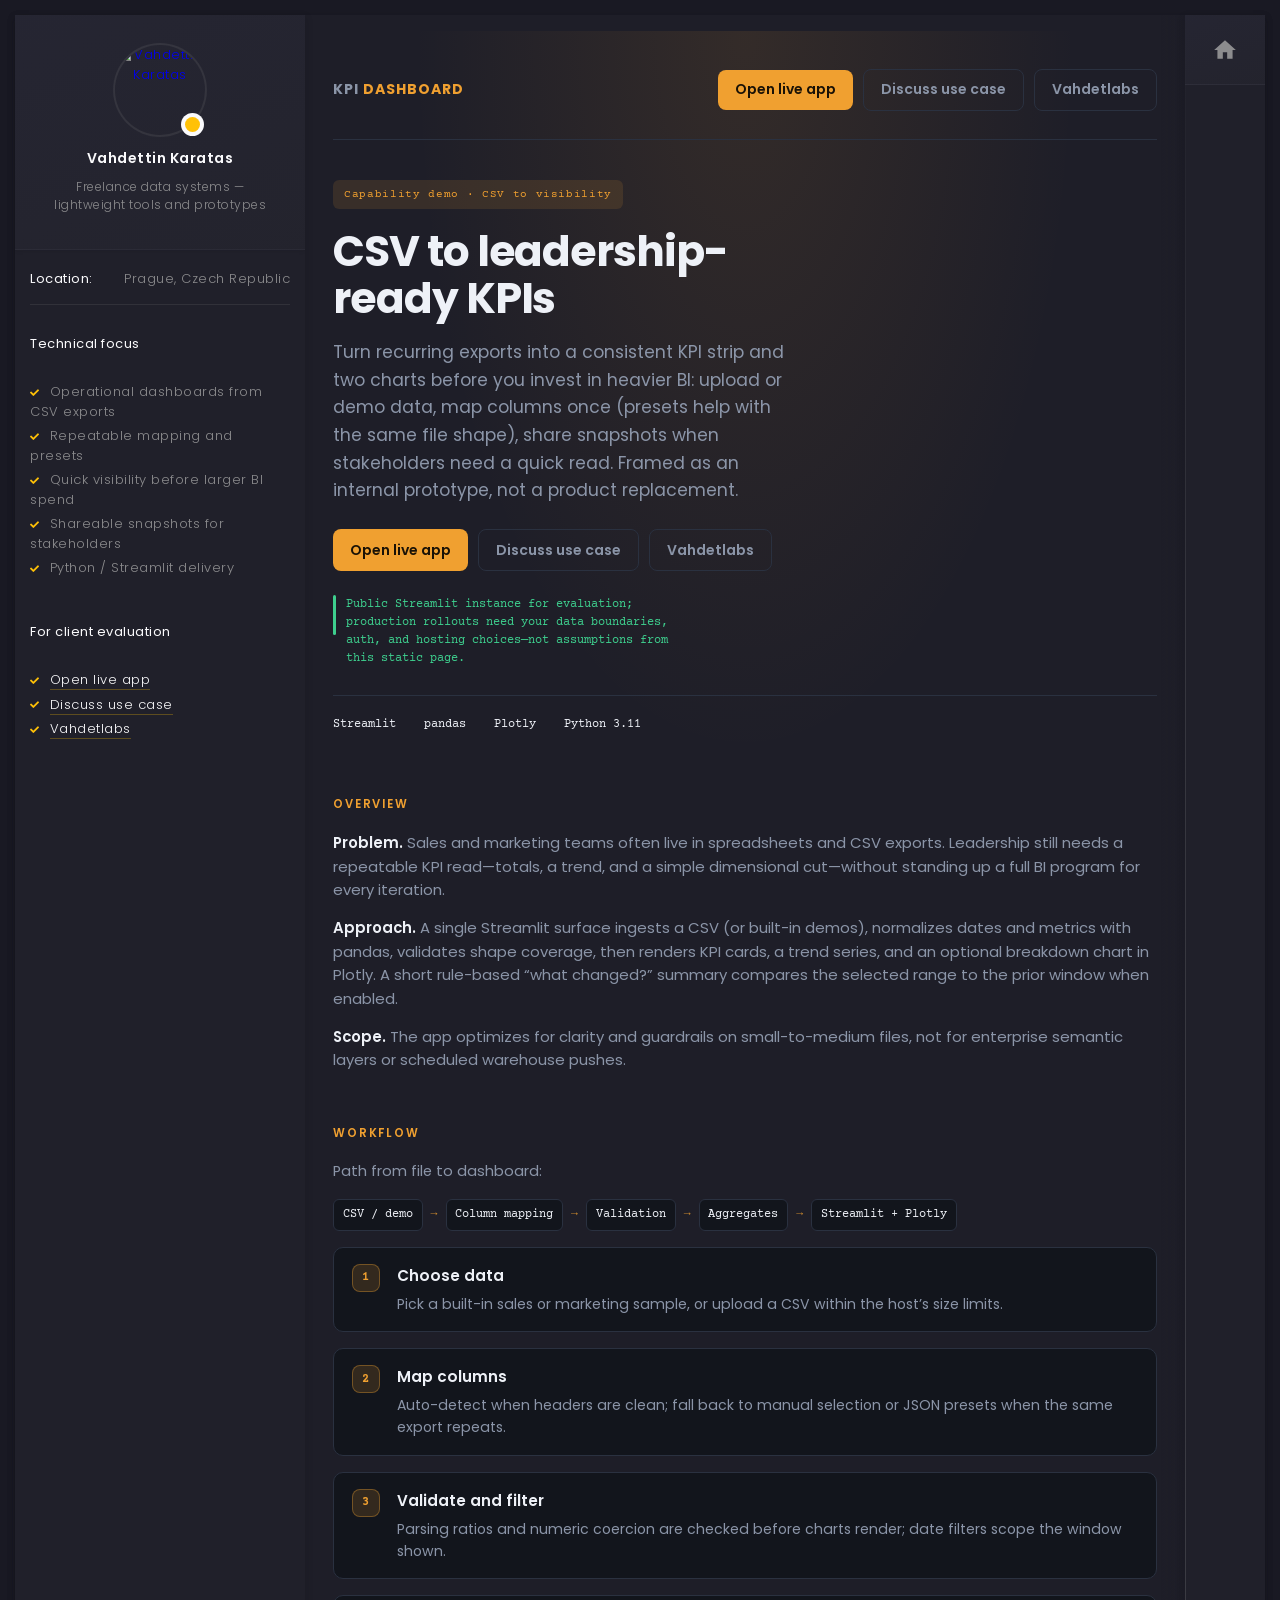
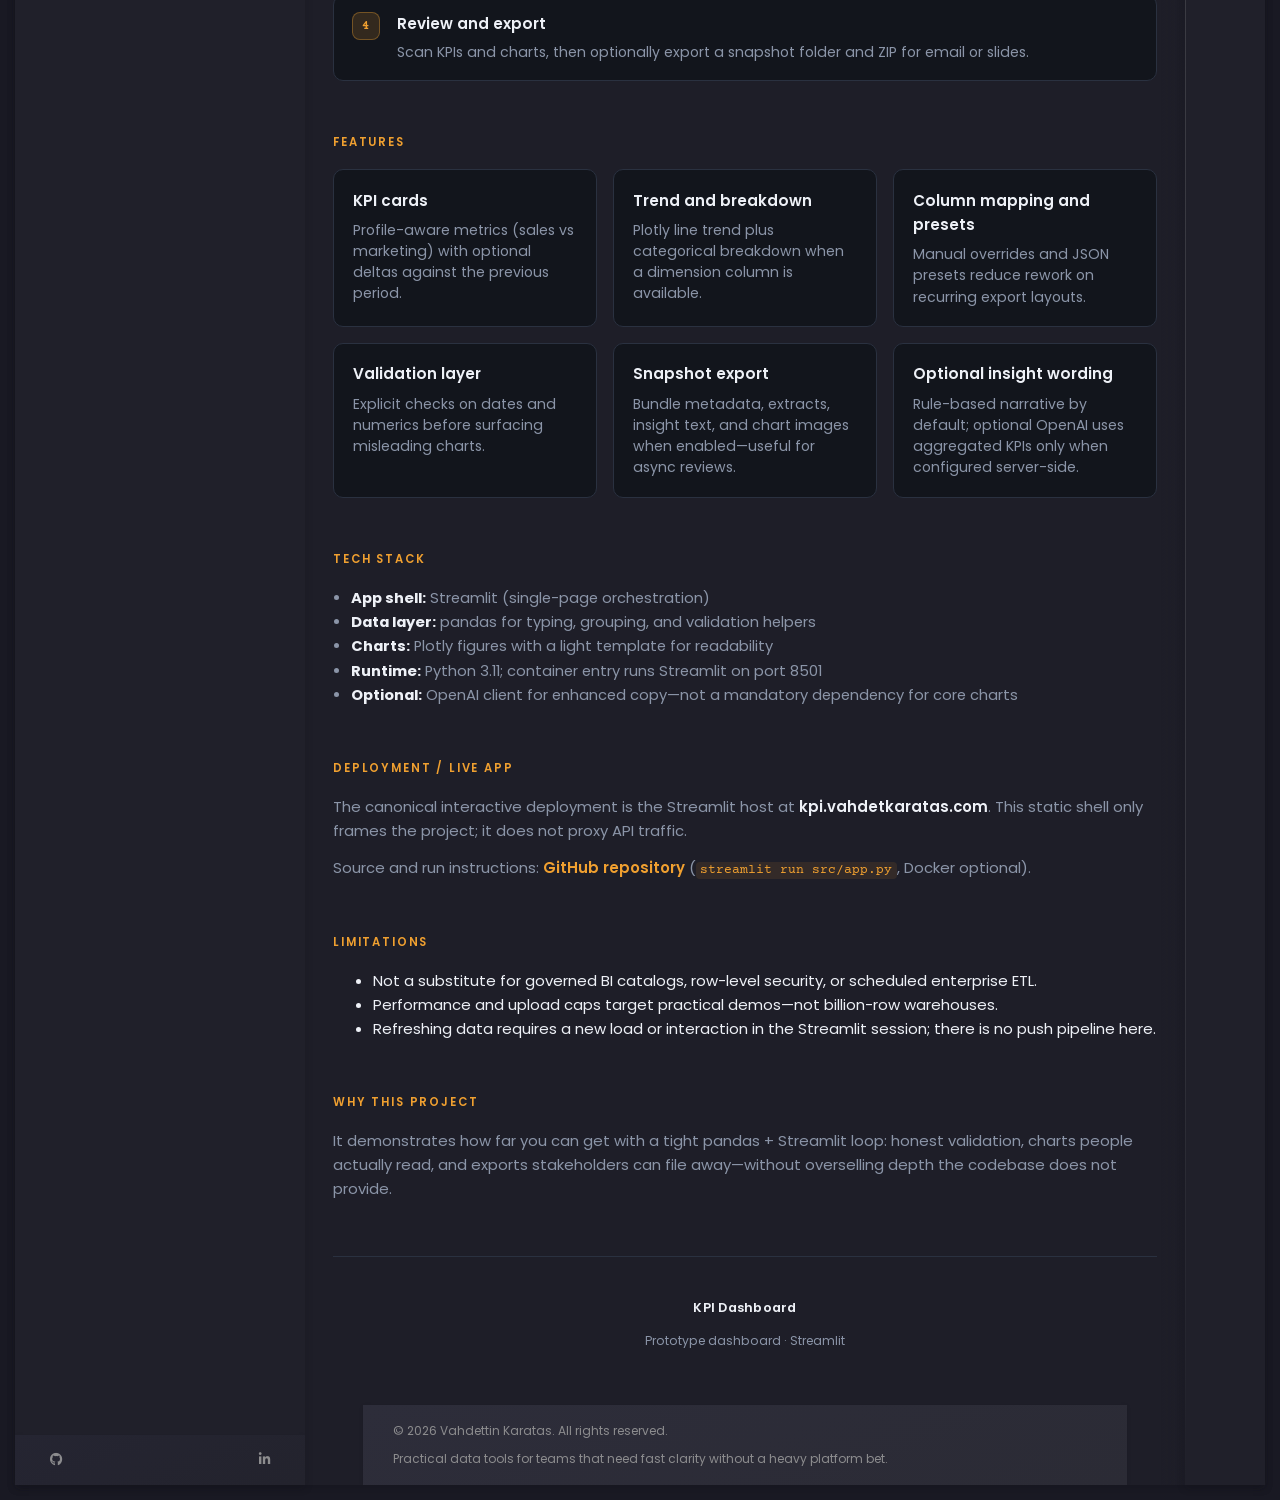
==== commit 42bf2f11: "u2" ====
--- a/layout-shell-commercial/index.html
+++ b/layout-shell-commercial/index.html
@@ -64,7 +64,7 @@
             <div class="art-knowledge-block p-30-15">
               <h6 class="mb-15">For client evaluation</h6>
               <ul class="art-knowledge-list p-15-0">
-                <li><a href="https://kpi-dashboard-app.vahdetkaratas.com/" target="_blank" rel="noopener noreferrer">Open live app</a></li>
+                <li><a href="https://kpi.vahdetkaratas.com/" target="_blank" rel="noopener noreferrer">Open live app</a></li>
 <li><a href="https://vahdetlabs.com/contact" target="_blank" rel="noopener noreferrer">Discuss use case</a></li>
 <li><a href="https://vahdetlabs.com/" target="_blank" rel="noopener noreferrer">Vahdetlabs</a></li>
               </ul>
@@ -92,7 +92,7 @@
                   <header>
                     <div class="logo" id="top">KPI <span>Dashboard</span></div>
                     <div class="nav-actions">
-                      <a class="btn btn-primary" href="https://kpi-dashboard-app.vahdetkaratas.com/" target="_blank" rel="noopener noreferrer">Open live app</a>
+                      <a class="btn btn-primary" href="https://kpi.vahdetkaratas.com/" target="_blank" rel="noopener noreferrer">Open live app</a>
 <a class="btn btn-ghost" href="https://vahdetlabs.com/contact" target="_blank" rel="noopener noreferrer">Discuss use case</a>
 <a class="btn btn-ghost" href="https://vahdetlabs.com/" target="_blank" rel="noopener noreferrer">Vahdetlabs</a>
                     </div>
@@ -104,7 +104,7 @@
                       <h1>CSV to leadership-ready KPIs</h1>
                       <p class="hero-lead">Turn recurring exports into a consistent KPI strip and two charts before you invest in heavier BI: upload or demo data, map columns once (presets help with the same file shape), share snapshots when stakeholders need a quick read. Framed as an internal prototype, not a product replacement.</p>
                       <div class="hero-cta">
-                        <a class="btn btn-primary" href="https://kpi-dashboard-app.vahdetkaratas.com/" target="_blank" rel="noopener noreferrer">Open live app</a>
+                        <a class="btn btn-primary" href="https://kpi.vahdetkaratas.com/" target="_blank" rel="noopener noreferrer">Open live app</a>
 <a class="btn btn-ghost" href="https://vahdetlabs.com/contact" target="_blank" rel="noopener noreferrer">Discuss use case</a>
 <a class="btn btn-ghost" href="https://vahdetlabs.com/" target="_blank" rel="noopener noreferrer">Vahdetlabs</a>
                       </div>
@@ -218,7 +218,7 @@
 <section class="proj-section" aria-labelledby="deploy-heading">
   <h2 id="deploy-heading">Deployment / live app</h2>
   <div class="proj-prose">
-    <p>The canonical interactive deployment is the Streamlit host at <a href="https://kpi-dashboard-app.vahdetkaratas.com/" target="_blank" rel="noopener noreferrer"><strong>kpi-dashboard-app.vahdetkaratas.com</strong></a>. This static shell only frames the project; it does not proxy API traffic.</p>
+    <p>The canonical interactive deployment is the Streamlit host at <a href="https://kpi.vahdetkaratas.com/" target="_blank" rel="noopener noreferrer"><strong>kpi.vahdetkaratas.com</strong></a>. This static shell only frames the project; it does not proxy API traffic.</p>
     <p>Source and run instructions: <a href="https://github.com/vahdetkaratas/streamlit-kpi-dashboard" target="_blank" rel="noopener noreferrer">GitHub repository</a> (<code>streamlit run src/app.py</code>, Docker optional).</p>
   </div>
 </section>
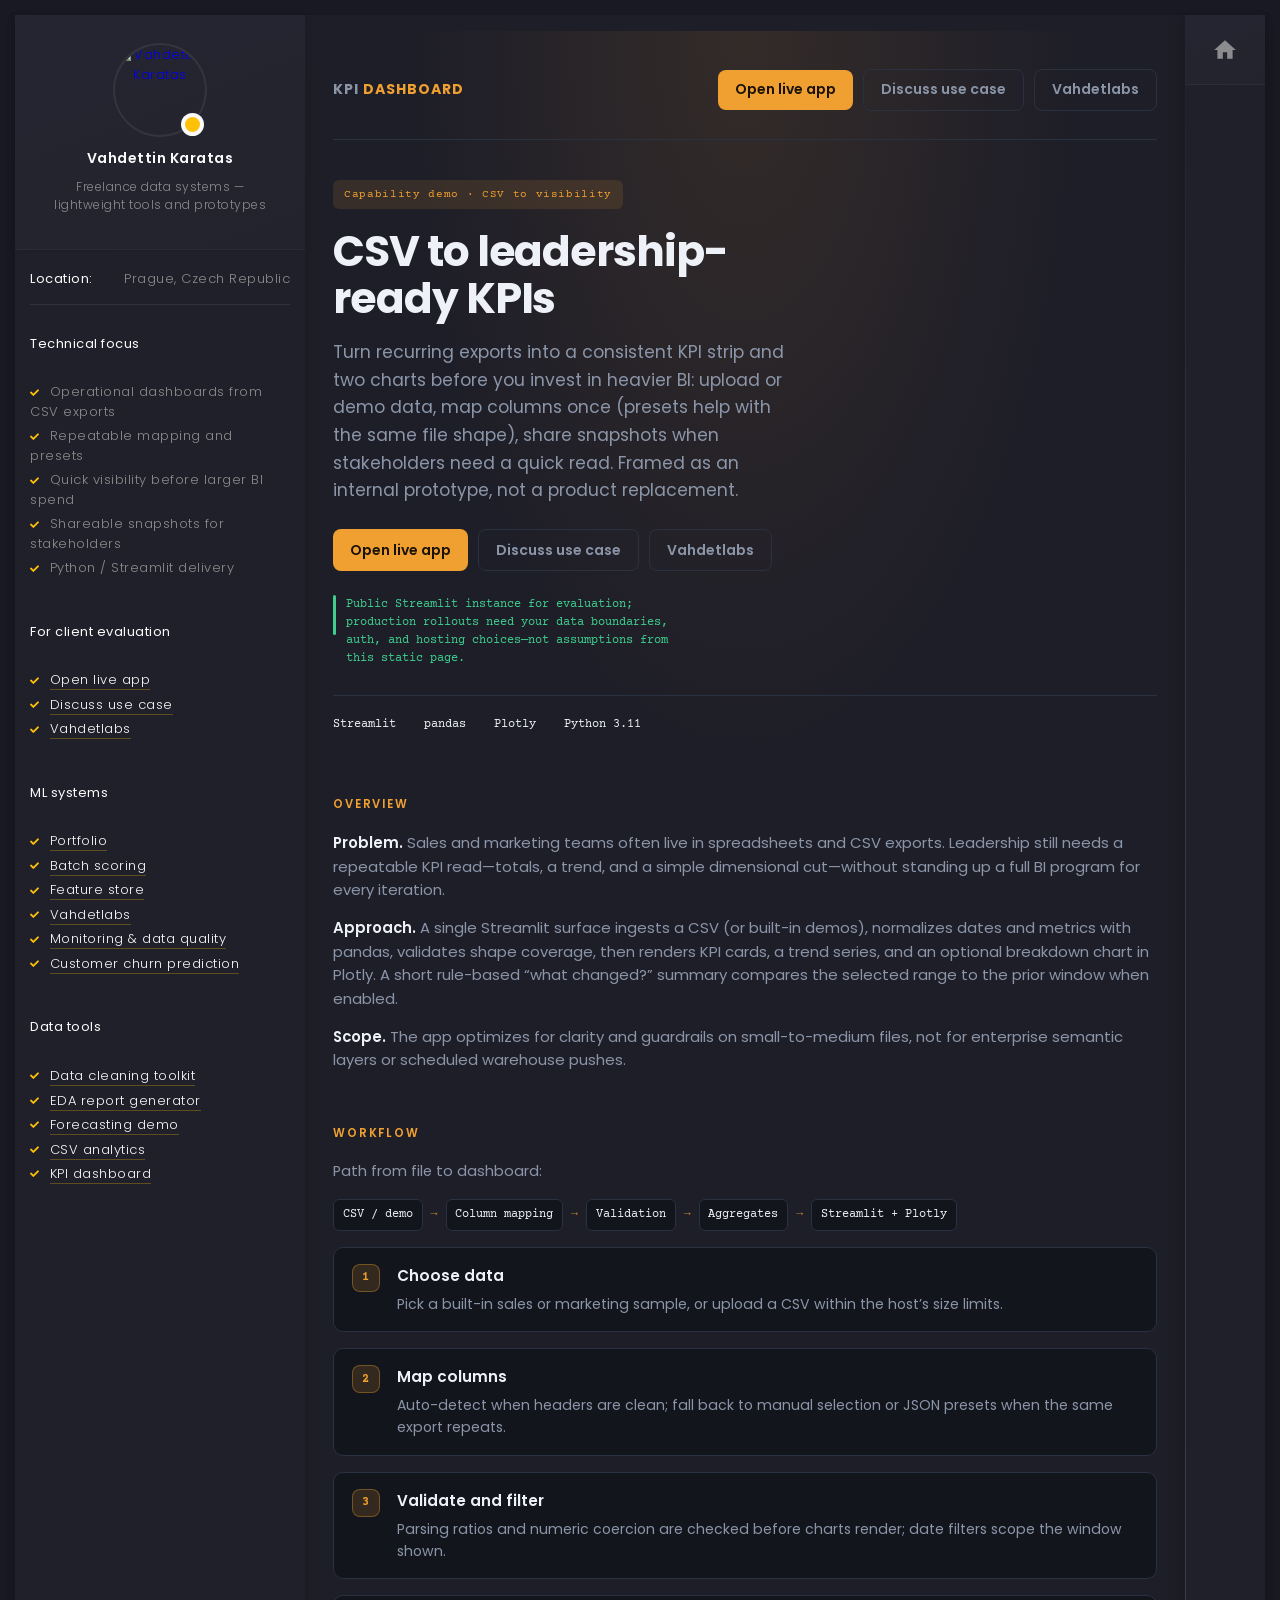
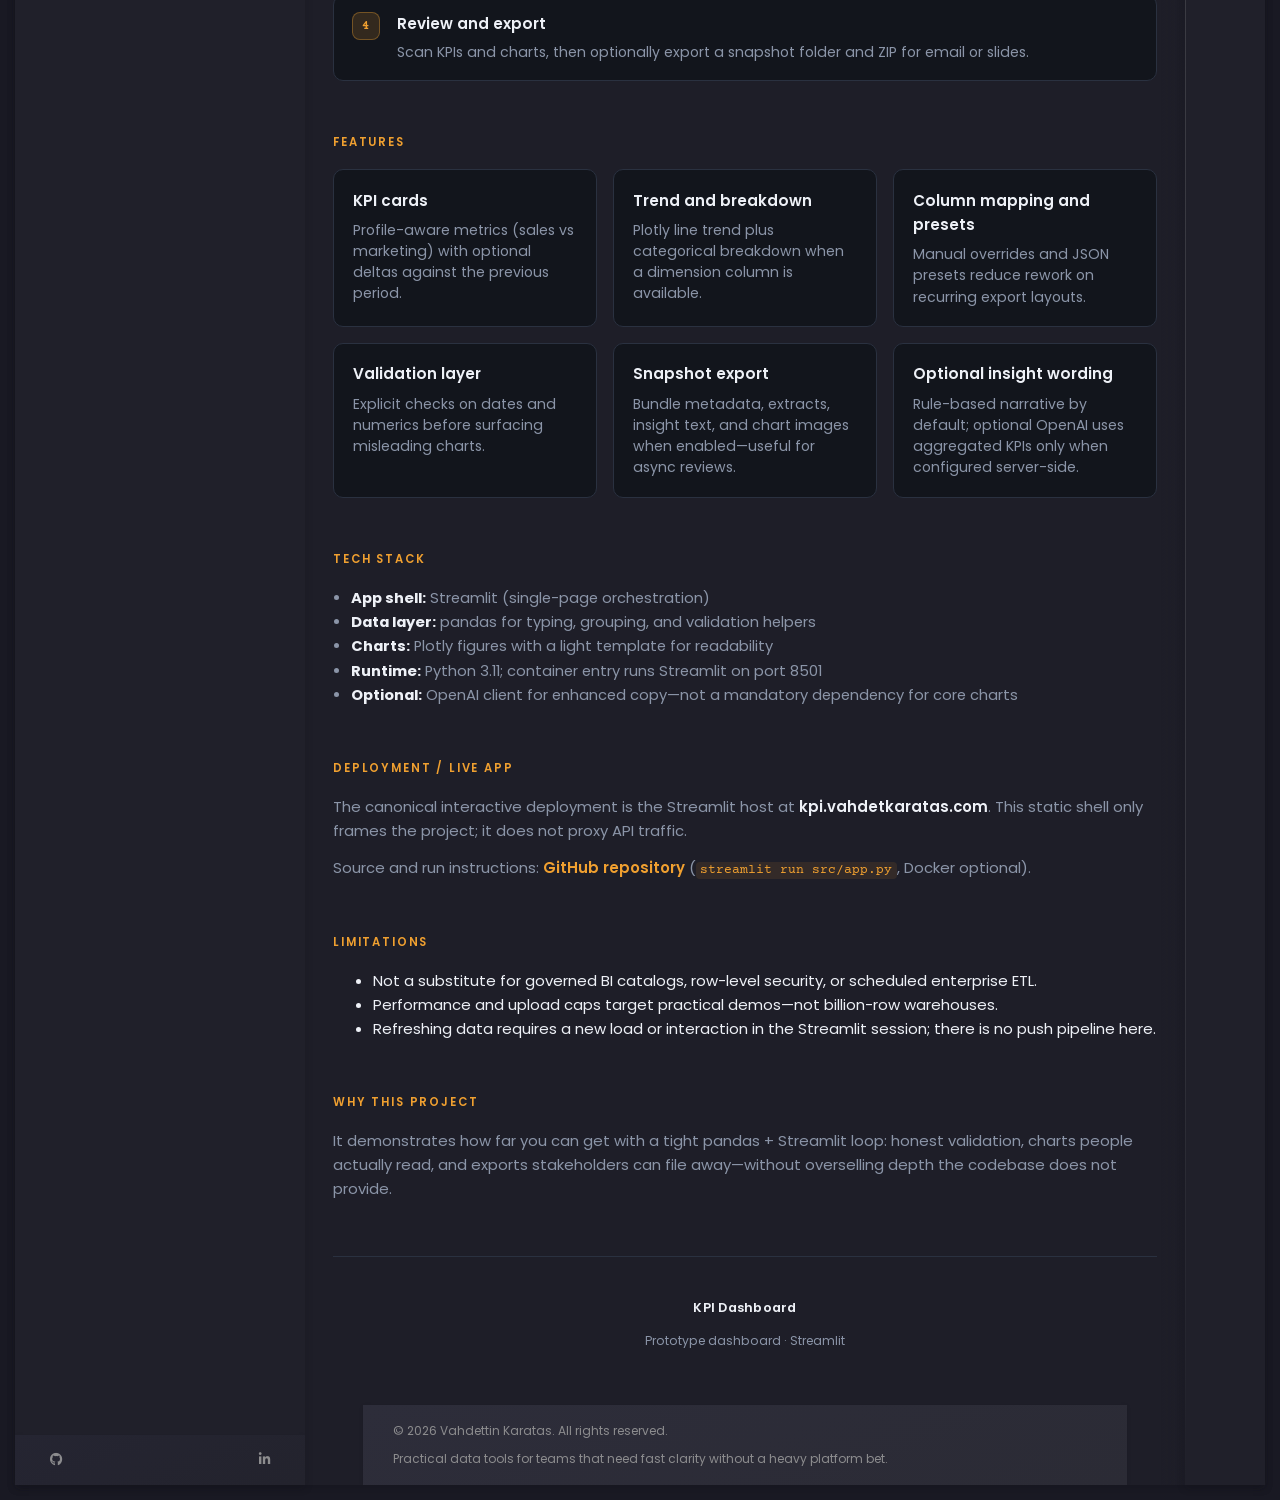
==== commit 88b380f2: "u3" ====
--- a/layout-shell-commercial/index.html
+++ b/layout-shell-commercial/index.html
@@ -70,7 +70,16 @@
               </ul>
             </div>
 
-            
+            <div class="art-knowledge-block p-30-15"><h6 class="mb-15">ML systems</h6><ul class="art-knowledge-list p-15-0"><li><a href="https://vahdetkaratas.com/portfolio" target="_blank" rel="noopener noreferrer">Portfolio</a></li>
+<li><a href="https://batch-scoring.vahdetkaratas.com/" target="_blank" rel="noopener noreferrer">Batch scoring</a></li>
+<li><a href="https://feature-store.vahdetkaratas.com/" target="_blank" rel="noopener noreferrer">Feature store</a></li>
+<li><a href="https://vahdetlabs.com/" target="_blank" rel="noopener noreferrer">Vahdetlabs</a></li>
+<li><a href="https://monitoring.vahdetlabs.com/" target="_blank" rel="noopener noreferrer">Monitoring &amp; data quality</a></li>
+<li><a href="https://churn.vahdetlabs.com/" target="_blank" rel="noopener noreferrer">Customer churn prediction</a></li></ul></div><div class="art-knowledge-block p-30-15"><h6 class="mb-15">Data tools</h6><ul class="art-knowledge-list p-15-0"><li><a href="https://data-cleaning.vahdetlabs.com/" target="_blank" rel="noopener noreferrer">Data cleaning toolkit</a></li>
+<li><a href="https://eda-report.vahdetlabs.com/" target="_blank" rel="noopener noreferrer">EDA report generator</a></li>
+<li><a href="https://forecasting.vahdetlabs.com/" target="_blank" rel="noopener noreferrer">Forecasting demo</a></li>
+<li><a href="https://ai-analysis.vahdetlabs.com/" target="_blank" rel="noopener noreferrer">CSV analytics</a></li>
+<li><a href="https://kpi-dashboard.vahdetlabs.com/" target="_blank" rel="noopener noreferrer">KPI dashboard</a></li></ul></div>
           </div>
 
           <div class="art-ls-social">
